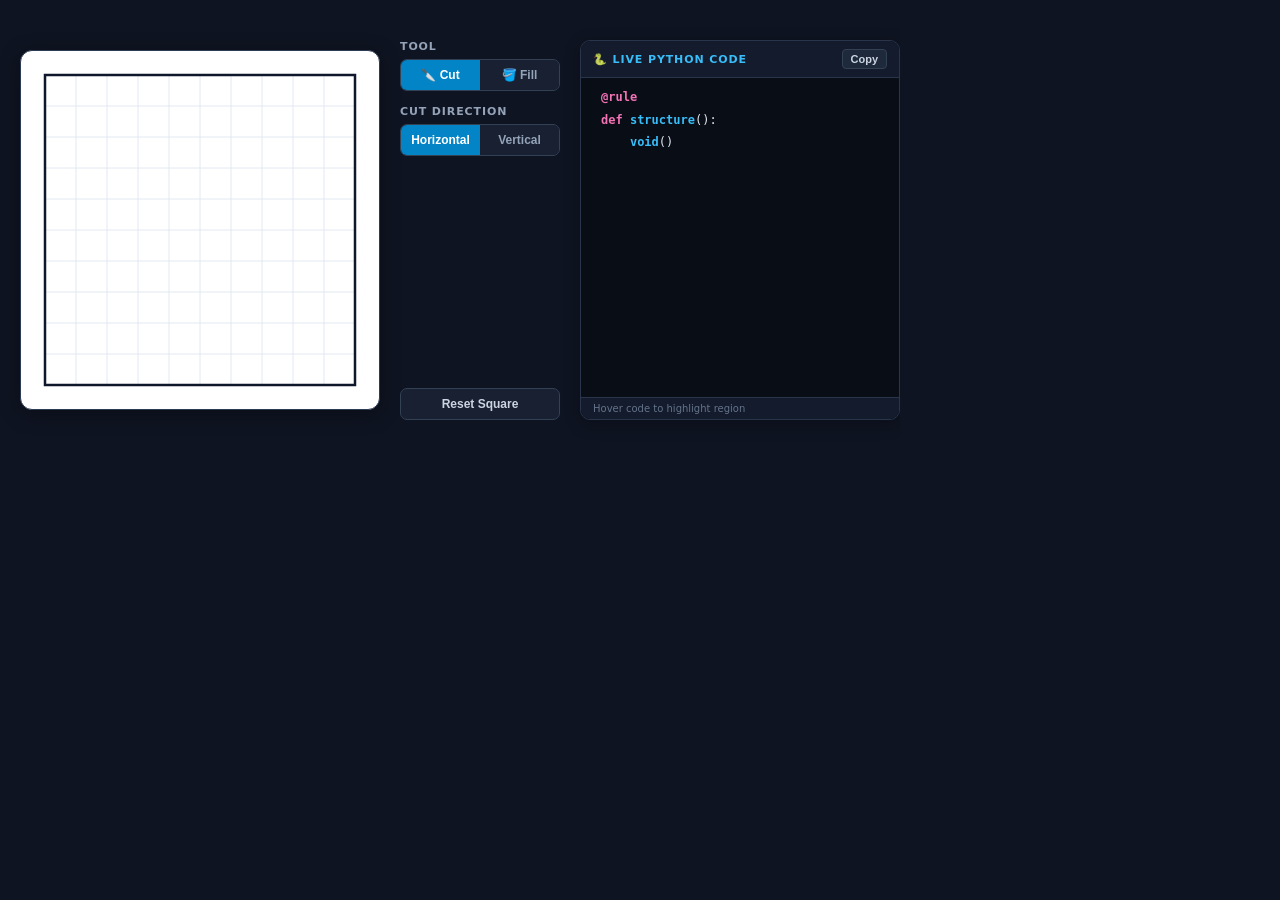
==== explorables/box-split-grammars/demo/index.html @ af9f7d38 "initial commit" ====
<!doctype html>
<html lang="en">

<head>
  <meta charset="utf-8">
  <title>Box-Split Knife & Live Python Code</title>
  <style>
    *,
    *::before,
    *::after {
      box-sizing: border-box;
    }

    html,
    body {
      margin: 0;
      padding: 0;
      width: 900px;
      height: 460px;
      overflow: hidden;
      background: #0f1422;
      color: #e2e8f0;
      font-family: "Nunito Sans", system-ui, -apple-system, sans-serif;
    }

    .demo-container {
      display: grid;
      grid-template-columns: 360px 160px 320px;
      gap: 20px;
      width: 100%;
      height: 100%;
      padding: 20px;
      align-items: center;
    }

    /* Column 1: Canvas */
    .canvas-wrap {
      width: 360px;
      height: 360px;
      display: flex;
      align-items: center;
      justify-content: center;
      background: #ffffff;
      border-radius: 12px;
      box-shadow: 0 4px 20px rgba(0, 0, 0, 0.35);
      border: 1px solid #2d3b55;
      overflow: hidden;
    }

    canvas {
      display: block;
      width: 100%;
      height: 100%;
      cursor: crosshair;
    }

    /* Column 2: Controls */
    .controls-wrap {
      display: flex;
      flex-direction: column;
      gap: 14px;
      height: 380px;
      justify-content: center;
    }

    .control-group {
      display: flex;
      flex-direction: column;
      gap: 6px;
    }

    .control-label {
      font-size: 11px;
      font-weight: 700;
      text-transform: uppercase;
      letter-spacing: 0.08em;
      color: #94a3b8;
    }

    .btn-group {
      display: flex;
      border: 1px solid #334155;
      border-radius: 7px;
      overflow: hidden;
      background: #182032;
    }

    .btn-tab {
      flex: 1;
      padding: 8px 6px;
      font-size: 12px;
      font-weight: 600;
      background: #182032;
      color: #94a3b8;
      border: none;
      cursor: pointer;
      transition: all 0.15s ease;
      text-align: center;
    }

    .btn-tab:hover {
      background: #232f48;
      color: #f8fafc;
    }

    .btn-tab.active {
      background: #0284c7;
      color: #ffffff;
    }

    /* Texture swatch selector */
    .texture-list {
      display: flex;
      flex-direction: column;
      gap: 5px;
    }

    .texture-option {
      display: flex;
      align-items: center;
      gap: 8px;
      padding: 6px 8px;
      border-radius: 6px;
      border: 1px solid #2d3b55;
      background: #182032;
      font-size: 12px;
      font-weight: 600;
      color: #cbd5e1;
      cursor: pointer;
      transition: all 0.15s ease;
    }

    .texture-option:hover {
      border-color: #38bdf8;
      background: #1e293b;
      color: #fff;
    }

    .texture-option.active {
      border-color: #22c55e;
      background: rgba(34, 197, 94, 0.12);
      color: #4ade80;
    }

    .texture-swatch {
      width: 20px;
      height: 20px;
      border-radius: 3px;
      border: 1px solid rgba(255, 255, 255, 0.15);
      image-rendering: pixelated;
    }

    .btn-reset {
      padding: 8px 12px;
      font-size: 12px;
      font-weight: 600;
      border: 1px solid #334155;
      border-radius: 7px;
      background: #182032;
      color: #cbd5e1;
      cursor: pointer;
      transition: all 0.15s ease;
      margin-top: auto;
    }

    .btn-reset:hover {
      background: #ef4444;
      border-color: #f87171;
      color: #ffffff;
    }

    /* Column 3: Python Code Panel */
    .code-panel {
      display: flex;
      flex-direction: column;
      height: 380px;
      background: #090d16;
      border: 1px solid #28354b;
      border-radius: 10px;
      overflow: hidden;
      box-shadow: 0 4px 16px rgba(0, 0, 0, 0.3);
    }

    .code-header {
      display: flex;
      justify-content: space-between;
      align-items: center;
      padding: 8px 12px;
      background: #131b2c;
      border-bottom: 1px solid #28354b;
    }

    .code-title {
      font-size: 11px;
      font-weight: 700;
      text-transform: uppercase;
      letter-spacing: 0.08em;
      color: #38bdf8;
      display: flex;
      align-items: center;
      gap: 6px;
    }

    .btn-copy {
      padding: 3px 8px;
      font-size: 11px;
      font-weight: 600;
      border-radius: 4px;
      border: 1px solid #334155;
      background: #1e293b;
      color: #cbd5e1;
      cursor: pointer;
    }

    .btn-copy:hover {
      background: #334155;
      color: #fff;
    }

    .code-body {
      flex: 1;
      overflow-y: auto;
      padding: 8px 10px;
      font-family: ui-monospace, SFMono-Regular, Menlo, Monaco, Consolas, monospace;
      font-size: 12px;
      line-height: 1.55;
    }

    .code-line {
      padding: 2px 8px;
      border-radius: 4px;
      cursor: pointer;
      transition: background 0.12s ease-out, border-color 0.12s ease-out, color 0.12s ease-out;
      white-space: pre;
      border-left: 2.5px solid transparent;
    }

    /* Hovering an encompassing block highlights all its lines with a subtle tint and left guide rail */
    .code-line.code-block-encompassed {
      background: rgba(56, 189, 248, 0.09);
      border-left-color: #38bdf8;
    }

    /* The specific line directly under the cursor */
    .code-line.code-line-header-hover {
      background: rgba(56, 189, 248, 0.22);
      border-left-color: #38bdf8;
      color: #ffffff;
    }

    /* Code Highlighting Colors */
    .code-line .kw {
      color: #f472b6;
      font-weight: 600;
    }

    .code-line .fn {
      color: #38bdf8;
      font-weight: 600;
    }

    .code-line .dim {
      color: #c084fc;
      font-weight: 600;
    }

    .code-line .num {
      color: #fbbf24;
    }

    .code-line .const {
      color: #34d399;
      font-weight: 600;
    }

    .code-footer {
      padding: 5px 12px;
      background: #131b2c;
      border-top: 1px solid #28354b;
      font-size: 10px;
      color: #64748b;
      display: flex;
      justify-content: space-between;
    }
  </style>
</head>

<body>
  <div class="demo-container">

    <!-- Left: 10x10 Canvas -->
    <div class="canvas-wrap">
      <canvas id="knife-canvas"></canvas>
    </div>

    <!-- Middle: Controls -->
    <div class="controls-wrap">
      <div class="control-group">
        <span class="control-label">Tool</span>
        <div class="btn-group">
          <button id="tool-cut" class="btn-tab active">🔪 Cut</button>
          <button id="tool-fill" class="btn-tab">🪣 Fill</button>
        </div>
      </div>

      <div id="cut-options" class="control-group">
        <span class="control-label">Cut Direction</span>
        <div class="btn-group">
          <button id="btn-horizontal" class="btn-tab active">Horizontal</button>
          <button id="btn-vertical" class="btn-tab">Vertical</button>
        </div>
      </div>

      <div id="fill-options" class="control-group" style="display: none;">
        <span class="control-label">Minecraft Block</span>
        <div class="texture-list">
          <div class="texture-option active" data-texture="oak_log">
            <canvas class="texture-swatch" id="swatch-oak-log" width="16" height="16"></canvas>
            <span>Oak Log</span>
          </div>
          <div class="texture-option" data-texture="cobblestone">
            <canvas class="texture-swatch" id="swatch-cobblestone" width="16" height="16"></canvas>
            <span>Cobblestone</span>
          </div>
          <div class="texture-option" data-texture="oak_planks">
            <canvas class="texture-swatch" id="swatch-oak-planks" width="16" height="16"></canvas>
            <span>Oak Planks</span>
          </div>
        </div>
      </div>

      <button id="btn-reset" class="btn-reset">Reset Square</button>
    </div>

    <!-- Right: Live Python Grammar Code Panel -->
    <div class="code-panel">
      <div class="code-header">
        <div class="code-title">🐍 Live Python Code</div>
        <button id="btn-copy" class="btn-copy" title="Copy to clipboard">Copy</button>
      </div>
      <div class="code-body" id="code-body">
        <!-- Rendered code lines populate here -->
      </div>
      <div class="code-footer">
        <span>Hover code to highlight region</span>
        <span id="copy-status"></span>
      </div>
    </div>

  </div>

  <script type="module">
    import { createInitialModel } from './model.js';
    import { CanvasRenderer } from './renderer.js';
    import { KnifeController } from './interaction.js';
    import { TEXTURE_TYPES } from './textures.js';
    import { generateGrammarCode } from './codegen.js';

    const canvas = document.getElementById('knife-canvas');
    let model = createInitialModel();
    const renderer = new CanvasRenderer(canvas);
    let isVisible = true;
    let currentRawCode = '';
    let currentCodeLines = [];

    // Debounce timer for smooth 50ms (0.05s) hover activation
    let hoverTimer = null;
    const HOVER_DELAY_MS = 50;

    const codeBody = document.getElementById('code-body');
    const btnCopy = document.getElementById('btn-copy');
    const copyStatus = document.getElementById('copy-status');

    function clearCodeHighlights() {
      const lineEls = codeBody.querySelectorAll('.code-line');
      lineEls.forEach((el) => {
        el.classList.remove('code-block-encompassed', 'code-line-header-hover');
      });
    }

    function applyCodeHighlight(lineIndex) {
      clearCodeHighlights();
      const meta = currentCodeLines[lineIndex];
      if (!meta || meta.nodeId === null) {
        renderer.setCodeHighlightId(null);
        return;
      }

      // Highlight all encompassed child lines in that block range
      const lineEls = codeBody.querySelectorAll('.code-line');
      for (let i = meta.blockStart; i <= meta.blockEnd; i++) {
        if (lineEls[i]) {
          lineEls[i].classList.add('code-block-encompassed');
        }
      }

      // Emphasize the direct line under cursor
      if (lineEls[lineIndex]) {
        lineEls[lineIndex].classList.add('code-line-header-hover');
      }

      // Trigger animated darkening of all other regions on canvas
      renderer.setCodeHighlightId(meta.nodeId);
    }

    function updateCodePanel() {
      if (hoverTimer) {
        clearTimeout(hoverTimer);
        hoverTimer = null;
      }

      const { lines, fullRawText } = generateGrammarCode(model);
      currentRawCode = fullRawText;
      currentCodeLines = lines;

      codeBody.innerHTML = '';
      lines.forEach((line, index) => {
        const lineEl = document.createElement('div');
        lineEl.className = 'code-line';
        lineEl.dataset.lineIndex = String(index);
        lineEl.innerHTML = line.textHtml;

        // 50ms (0.05s) delay before beginning highlight
        lineEl.addEventListener('mouseenter', () => {
          if (hoverTimer) clearTimeout(hoverTimer);
          hoverTimer = setTimeout(() => {
            applyCodeHighlight(index);
          }, HOVER_DELAY_MS);
        });

        lineEl.addEventListener('mouseleave', () => {
          // If cursor left before the 50ms delay completed, cancel it immediately
          if (hoverTimer) {
            clearTimeout(hoverTimer);
            hoverTimer = null;
          }
        });

        codeBody.appendChild(lineEl);
      });
    }

    // When cursor leaves the entire code panel, cancel timer and fade out immediately with no delay
    codeBody.addEventListener('mouseleave', () => {
      if (hoverTimer) {
        clearTimeout(hoverTimer);
        hoverTimer = null;
      }
      clearCodeHighlights();
      renderer.setCodeHighlightId(null);
    });

    // If mouse moves into non-line empty space within codeBody, un-highlight with no delay
    codeBody.addEventListener('mousemove', (e) => {
      if (!e.target.closest('.code-line')) {
        if (hoverTimer) {
          clearTimeout(hoverTimer);
          hoverTimer = null;
        }
        clearCodeHighlights();
        renderer.setCodeHighlightId(null);
      }
    });

    const controller = new KnifeController(model, renderer, () => {
      updateCodePanel();
    });

    // Draw miniature swatches
    function drawSwatches() {
      const swatches = [
        { id: 'swatch-oak-log', type: TEXTURE_TYPES.OAK_LOG },
        { id: 'swatch-cobblestone', type: TEXTURE_TYPES.COBBLESTONE },
        { id: 'swatch-oak-planks', type: TEXTURE_TYPES.OAK_PLANKS },
      ];
      for (const s of swatches) {
        const swCanvas = document.getElementById(s.id);
        const texCanvas = renderer.textureLib.getCanvas(s.type);
        if (swCanvas && texCanvas) {
          const swCtx = swCanvas.getContext('2d');
          swCtx.drawImage(texCanvas, 0, 0);
        }
      }
    }
    drawSwatches();

    // Mode Toggle Elements
    const toolCut = document.getElementById('tool-cut');
    const toolFill = document.getElementById('tool-fill');
    const cutOptions = document.getElementById('cut-options');
    const fillOptions = document.getElementById('fill-options');

    toolCut.addEventListener('click', () => {
      controller.setMode('cut');
      toolCut.classList.add('active');
      toolFill.classList.remove('active');
      cutOptions.style.display = 'flex';
      fillOptions.style.display = 'none';
    });

    toolFill.addEventListener('click', () => {
      controller.setMode('fill');
      toolFill.classList.add('active');
      toolCut.classList.remove('active');
      cutOptions.style.display = 'none';
      fillOptions.style.display = 'flex';
    });

    // Cut Direction Buttons
    const btnHorizontal = document.getElementById('btn-horizontal');
    const btnVertical = document.getElementById('btn-vertical');

    btnHorizontal.addEventListener('click', () => {
      controller.setAxis('H');
      btnHorizontal.classList.add('active');
      btnVertical.classList.remove('active');
    });

    btnVertical.addEventListener('click', () => {
      controller.setAxis('V');
      btnVertical.classList.add('active');
      btnHorizontal.classList.remove('active');
    });

    // Texture Selection
    const textureOptions = document.querySelectorAll('.texture-option');
    textureOptions.forEach(opt => {
      opt.addEventListener('click', () => {
        textureOptions.forEach(o => o.classList.remove('active'));
        opt.classList.add('active');
        const tex = opt.getAttribute('data-texture');
        controller.setTexture(tex);
      });
    });

    // Reset Button
    document.getElementById('btn-reset').addEventListener('click', () => {
      if (hoverTimer) {
        clearTimeout(hoverTimer);
        hoverTimer = null;
      }
      model = createInitialModel();
      controller.model = model;
      controller.reset();
      clearCodeHighlights();
      renderer.setCodeHighlightId(null);
      updateCodePanel();
    });

    // Copy Button
    btnCopy.addEventListener('click', async () => {
      try {
        await navigator.clipboard.writeText(currentRawCode);
        copyStatus.textContent = 'Copied!';
        setTimeout(() => copyStatus.textContent = '', 2000);
      } catch (err) {
        copyStatus.textContent = 'Failed to copy';
      }
    });

    // Window and Deck Lifecycle Listeners
    function handleResize() {
      renderer.resize();
      if (isVisible) controller.render();
    }

    window.addEventListener('resize', handleResize);

    window.addEventListener('message', (event) => {
      if (event.data?.type === 'deck:visibility') {
        isVisible = Boolean(event.data.visible);
        if (isVisible) controller.render();
      }
      if (event.data?.type === 'deck:resolution') {
        renderer.setResolution(event.data.detail || window.devicePixelRatio || 1);
        if (isVisible) controller.render();
      }
    });

    // Initial render
    handleResize();
    updateCodePanel();
  </script>
</body>

</html>
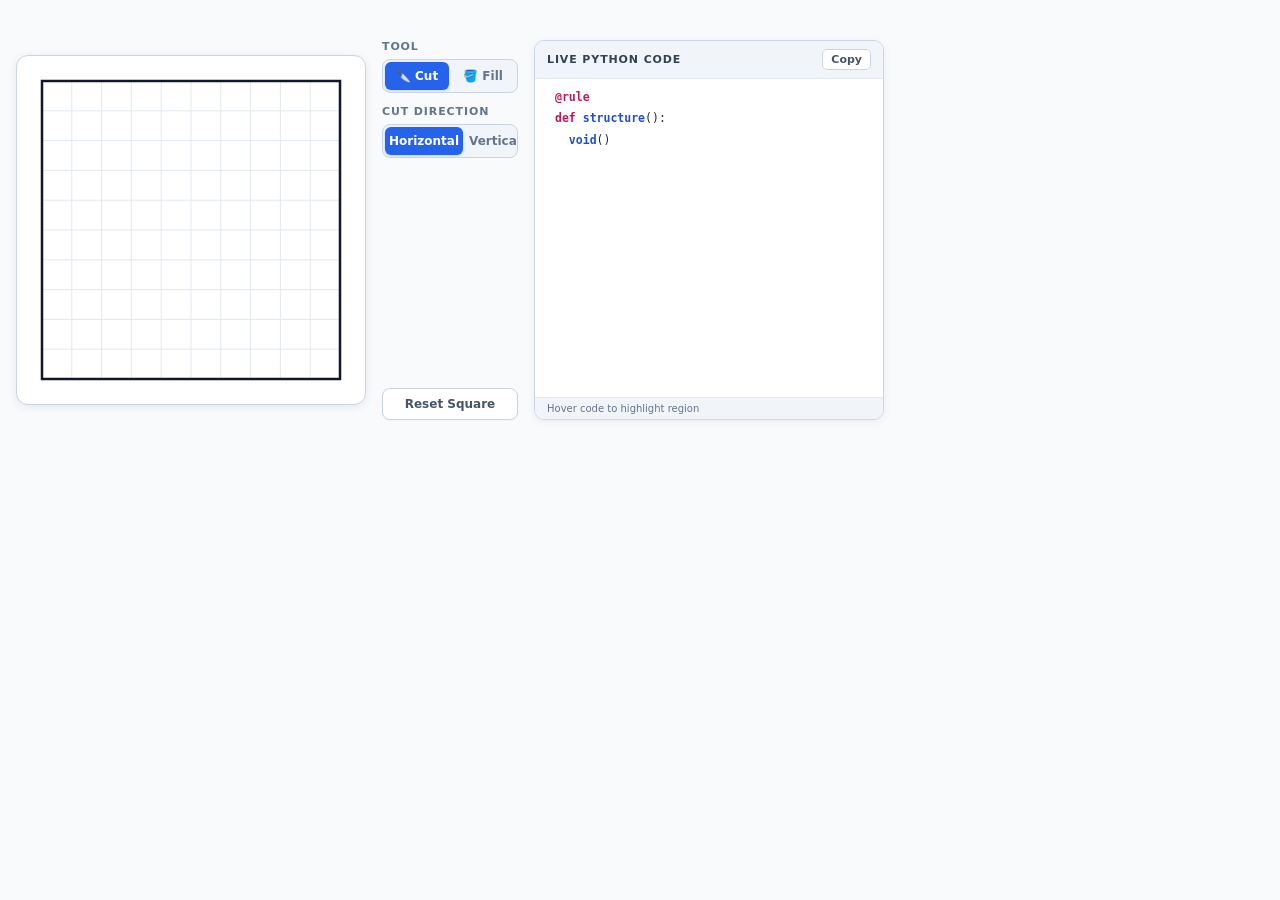
==== commit 948c729e: "Update" ====
--- a/explorables/box-split-grammars/demo/index.html
+++ b/explorables/box-split-grammars/demo/index.html
@@ -18,32 +18,33 @@
       width: 900px;
       height: 460px;
       overflow: hidden;
-      background: #0f1422;
-      color: #e2e8f0;
+      background: #f8fafc;
+      color: #1e293b;
       font-family: "Nunito Sans", system-ui, -apple-system, sans-serif;
     }
 
     .demo-container {
       display: grid;
-      grid-template-columns: 360px 160px 320px;
-      gap: 20px;
-      width: 100%;
-      height: 100%;
-      padding: 20px;
+      grid-template-columns: 350px 136px 1fr;
+      gap: 16px;
+      width: 900px;
+      height: 460px;
+      padding: 16px;
       align-items: center;
+      box-sizing: border-box;
     }
 
     /* Column 1: Canvas */
     .canvas-wrap {
-      width: 360px;
-      height: 360px;
+      width: 350px;
+      height: 350px;
       display: flex;
       align-items: center;
       justify-content: center;
       background: #ffffff;
       border-radius: 12px;
-      box-shadow: 0 4px 20px rgba(0, 0, 0, 0.35);
-      border: 1px solid #2d3b55;
+      box-shadow: 0 2px 10px rgba(15, 23, 42, 0.08);
+      border: 1px solid #cbd5e1;
       overflow: hidden;
     }
 
@@ -58,7 +59,7 @@
     .controls-wrap {
       display: flex;
       flex-direction: column;
-      gap: 14px;
+      gap: 12px;
       height: 380px;
       justify-content: center;
     }
@@ -74,38 +75,43 @@
       font-weight: 700;
       text-transform: uppercase;
       letter-spacing: 0.08em;
-      color: #94a3b8;
+      color: #64748b;
     }
 
     .btn-group {
       display: flex;
-      border: 1px solid #334155;
-      border-radius: 7px;
+      border: 1px solid #cbd5e1;
+      border-radius: 8px;
       overflow: hidden;
-      background: #182032;
+      background: #f1f5f9;
+      padding: 2px;
+      gap: 2px;
     }
 
     .btn-tab {
       flex: 1;
-      padding: 8px 6px;
+      padding: 7px 4px;
       font-size: 12px;
       font-weight: 600;
-      background: #182032;
-      color: #94a3b8;
+      background: transparent;
+      color: #64748b;
       border: none;
+      border-radius: 6px;
       cursor: pointer;
       transition: all 0.15s ease;
       text-align: center;
+      font-family: inherit;
     }
 
     .btn-tab:hover {
-      background: #232f48;
-      color: #f8fafc;
+      background: #e2e8f0;
+      color: #0f172a;
     }
 
     .btn-tab.active {
-      background: #0284c7;
+      background: #2563eb;
       color: #ffffff;
+      box-shadow: 0 1px 3px rgba(37, 99, 235, 0.25);
     }
 
     /* Texture swatch selector */
@@ -121,32 +127,35 @@
       gap: 8px;
       padding: 6px 8px;
       border-radius: 6px;
-      border: 1px solid #2d3b55;
-      background: #182032;
+      border: 1px solid #cbd5e1;
+      background: #ffffff;
       font-size: 12px;
       font-weight: 600;
-      color: #cbd5e1;
+      color: #334155;
       cursor: pointer;
       transition: all 0.15s ease;
+      box-shadow: 0 1px 2px rgba(15, 23, 42, 0.04);
     }
 
     .texture-option:hover {
-      border-color: #38bdf8;
-      background: #1e293b;
-      color: #fff;
+      border-color: #3b82f6;
+      background: #eff6ff;
+      color: #1d4ed8;
     }
 
     .texture-option.active {
-      border-color: #22c55e;
-      background: rgba(34, 197, 94, 0.12);
-      color: #4ade80;
+      border-color: #16a34a;
+      background: #f0fdf4;
+      color: #15803d;
+      font-weight: 700;
+      box-shadow: 0 0 0 1px #16a34a;
     }
 
     .texture-swatch {
       width: 20px;
       height: 20px;
       border-radius: 3px;
-      border: 1px solid rgba(255, 255, 255, 0.15);
+      border: 1px solid rgba(0, 0, 0, 0.12);
       image-rendering: pixelated;
     }
 
@@ -154,19 +163,21 @@
       padding: 8px 12px;
       font-size: 12px;
       font-weight: 600;
-      border: 1px solid #334155;
-      border-radius: 7px;
-      background: #182032;
-      color: #cbd5e1;
+      border: 1px solid #cbd5e1;
+      border-radius: 8px;
+      background: #ffffff;
+      color: #475569;
       cursor: pointer;
       transition: all 0.15s ease;
       margin-top: auto;
+      font-family: inherit;
+      box-shadow: 0 1px 2px rgba(15, 23, 42, 0.04);
     }
 
     .btn-reset:hover {
-      background: #ef4444;
-      border-color: #f87171;
-      color: #ffffff;
+      background: #fee2e2;
+      border-color: #fca5a5;
+      color: #dc2626;
     }
 
     /* Column 3: Python Code Panel */
@@ -174,11 +185,12 @@
       display: flex;
       flex-direction: column;
       height: 380px;
-      background: #090d16;
-      border: 1px solid #28354b;
+      background: #ffffff;
+      border: 1px solid #cbd5e1;
       border-radius: 10px;
       overflow: hidden;
-      box-shadow: 0 4px 16px rgba(0, 0, 0, 0.3);
+      box-shadow: 0 2px 10px rgba(15, 23, 42, 0.06);
+      min-width: 0;
     }
 
     .code-header {
@@ -186,8 +198,8 @@
       justify-content: space-between;
       align-items: center;
       padding: 8px 12px;
-      background: #131b2c;
-      border-bottom: 1px solid #28354b;
+      background: #f1f5f9;
+      border-bottom: 1px solid #e2e8f0;
     }
 
     .code-title {
@@ -195,7 +207,7 @@
       font-weight: 700;
       text-transform: uppercase;
       letter-spacing: 0.08em;
-      color: #38bdf8;
+      color: #334155;
       display: flex;
       align-items: center;
       gap: 6px;
@@ -205,25 +217,43 @@
       padding: 3px 8px;
       font-size: 11px;
       font-weight: 600;
-      border-radius: 4px;
-      border: 1px solid #334155;
-      background: #1e293b;
-      color: #cbd5e1;
+      border-radius: 5px;
+      border: 1px solid #cbd5e1;
+      background: #ffffff;
+      color: #475569;
       cursor: pointer;
+      font-family: inherit;
+      transition: all 0.12s ease;
     }
 
     .btn-copy:hover {
-      background: #334155;
-      color: #fff;
+      background: #f8fafc;
+      border-color: #94a3b8;
+      color: #0f172a;
     }
 
     .code-body {
       flex: 1;
+      overflow-x: auto;
       overflow-y: auto;
       padding: 8px 10px;
-      font-family: ui-monospace, SFMono-Regular, Menlo, Monaco, Consolas, monospace;
-      font-size: 12px;
-      line-height: 1.55;
+      font-family: "JetBrains Mono", ui-monospace, SFMono-Regular, Menlo, Monaco, Consolas, monospace;
+      font-size: 11.5px;
+      line-height: 1.5;
+      scrollbar-width: thin;
+      scrollbar-color: #cbd5e1 transparent;
+      background: #ffffff;
+      color: #1e293b;
+    }
+
+    .code-body::-webkit-scrollbar {
+      width: 6px;
+      height: 6px;
+    }
+
+    .code-body::-webkit-scrollbar-thumb {
+      background: #cbd5e1;
+      border-radius: 3px;
     }
 
     .code-line {
@@ -233,50 +263,54 @@
       transition: background 0.12s ease-out, border-color 0.12s ease-out, color 0.12s ease-out;
       white-space: pre;
       border-left: 2.5px solid transparent;
+      width: max-content;
+      min-width: 100%;
     }
 
     /* Hovering an encompassing block highlights all its lines with a subtle tint and left guide rail */
     .code-line.code-block-encompassed {
-      background: rgba(56, 189, 248, 0.09);
-      border-left-color: #38bdf8;
+      background: rgba(2, 132, 199, 0.08);
+      border-left-color: #0284c7;
+      color: #0f172a;
     }
 
     /* The specific line directly under the cursor */
     .code-line.code-line-header-hover {
-      background: rgba(56, 189, 248, 0.22);
-      border-left-color: #38bdf8;
-      color: #ffffff;
+      background: rgba(2, 132, 199, 0.18);
+      border-left-color: #0284c7;
+      color: #0f172a;
     }
 
     /* Code Highlighting Colors */
     .code-line .kw {
-      color: #f472b6;
+      color: #be185d;
       font-weight: 600;
     }
 
     .code-line .fn {
-      color: #38bdf8;
+      color: #1d4ed8;
       font-weight: 600;
     }
 
     .code-line .dim {
-      color: #c084fc;
+      color: #7c3aed;
       font-weight: 600;
     }
 
     .code-line .num {
-      color: #fbbf24;
+      color: #b45309;
+      font-weight: 600;
     }
 
     .code-line .const {
-      color: #34d399;
+      color: #047857;
       font-weight: 600;
     }
 
     .code-footer {
       padding: 5px 12px;
-      background: #131b2c;
-      border-top: 1px solid #28354b;
+      background: #f1f5f9;
+      border-top: 1px solid #e2e8f0;
       font-size: 10px;
       color: #64748b;
       display: flex;
@@ -335,7 +369,7 @@
     <!-- Right: Live Python Grammar Code Panel -->
     <div class="code-panel">
       <div class="code-header">
-        <div class="code-title">🐍 Live Python Code</div>
+        <div class="code-title">Live Python Code</div>
         <button id="btn-copy" class="btn-copy" title="Copy to clipboard">Copy</button>
       </div>
       <div class="code-body" id="code-body">
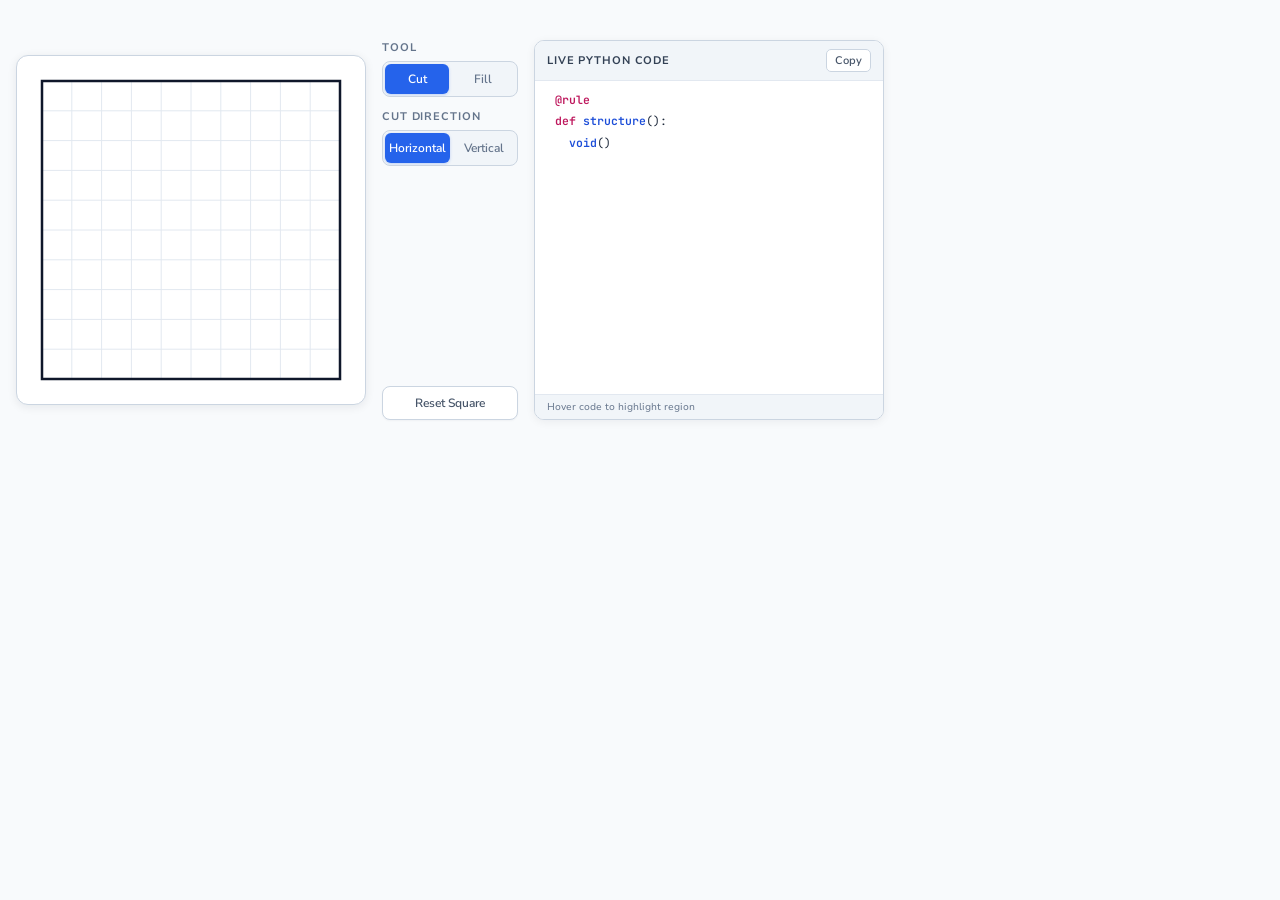
==== commit cb737b35: "Update" ====
--- a/explorables/box-split-grammars/demo/index.html
+++ b/explorables/box-split-grammars/demo/index.html
@@ -3,8 +3,17 @@
 
 <head>
   <meta charset="utf-8">
-  <title>Box-Split Knife & Live Python Code</title>
+  <link rel="preconnect" href="https://fonts.googleapis.com">
+  <link rel="preconnect" href="https://fonts.gstatic.com" crossorigin>
+  <link rel="stylesheet" href="https://fonts.googleapis.com/css2?family=JetBrains+Mono:wght@400;600&family=Nunito:wght@400;600;700;800&family=Nunito+Sans:ital,wght@0,300;0,400;0,500;0,600;1,300;1,400;1,600&display=swap">
   <style>
+    :root {
+      --f-cover: "Nunito", "Nunito Sans", system-ui, -apple-system, sans-serif;
+      --f-head: "Gill Sans", "Gill Sans MT", "Nunito Sans", system-ui, -apple-system, sans-serif;
+      --f-body: "Nunito Sans", system-ui, -apple-system, sans-serif;
+      --f-mono: "JetBrains Mono", ui-monospace, "Cascadia Code", "Source Code Pro", Menlo, Consolas, monospace;
+    }
+
     *,
     *::before,
     *::after {
@@ -20,7 +29,7 @@
       overflow: hidden;
       background: #f8fafc;
       color: #1e293b;
-      font-family: "Nunito Sans", system-ui, -apple-system, sans-serif;
+      font-family: var(--f-body);
     }
 
     .demo-container {
@@ -76,6 +85,7 @@
       text-transform: uppercase;
       letter-spacing: 0.08em;
       color: #64748b;
+      font-family: var(--f-head);
     }
 
     .btn-group {
@@ -100,7 +110,7 @@
       cursor: pointer;
       transition: all 0.15s ease;
       text-align: center;
-      font-family: inherit;
+      font-family: var(--f-head);
     }
 
     .btn-tab:hover {
@@ -132,6 +142,7 @@
       font-size: 12px;
       font-weight: 600;
       color: #334155;
+      font-family: var(--f-head);
       cursor: pointer;
       transition: all 0.15s ease;
       box-shadow: 0 1px 2px rgba(15, 23, 42, 0.04);
@@ -170,7 +181,7 @@
       cursor: pointer;
       transition: all 0.15s ease;
       margin-top: auto;
-      font-family: inherit;
+      font-family: var(--f-head);
       box-shadow: 0 1px 2px rgba(15, 23, 42, 0.04);
     }
 
@@ -208,6 +219,7 @@
       text-transform: uppercase;
       letter-spacing: 0.08em;
       color: #334155;
+      font-family: var(--f-head);
       display: flex;
       align-items: center;
       gap: 6px;
@@ -222,7 +234,7 @@
       background: #ffffff;
       color: #475569;
       cursor: pointer;
-      font-family: inherit;
+      font-family: var(--f-head);
       transition: all 0.12s ease;
     }
 
@@ -237,7 +249,7 @@
       overflow-x: auto;
       overflow-y: auto;
       padding: 8px 10px;
-      font-family: "JetBrains Mono", ui-monospace, SFMono-Regular, Menlo, Monaco, Consolas, monospace;
+      font-family: var(--f-mono);
       font-size: 11.5px;
       line-height: 1.5;
       scrollbar-width: thin;
@@ -313,6 +325,7 @@
       border-top: 1px solid #e2e8f0;
       font-size: 10px;
       color: #64748b;
+      font-family: var(--f-body);
       display: flex;
       justify-content: space-between;
     }
@@ -332,8 +345,8 @@
       <div class="control-group">
         <span class="control-label">Tool</span>
         <div class="btn-group">
-          <button id="tool-cut" class="btn-tab active">🔪 Cut</button>
-          <button id="tool-fill" class="btn-tab">🪣 Fill</button>
+          <button id="tool-cut" class="btn-tab active">Cut</button>
+          <button id="tool-fill" class="btn-tab">Fill</button>
         </div>
       </div>
 
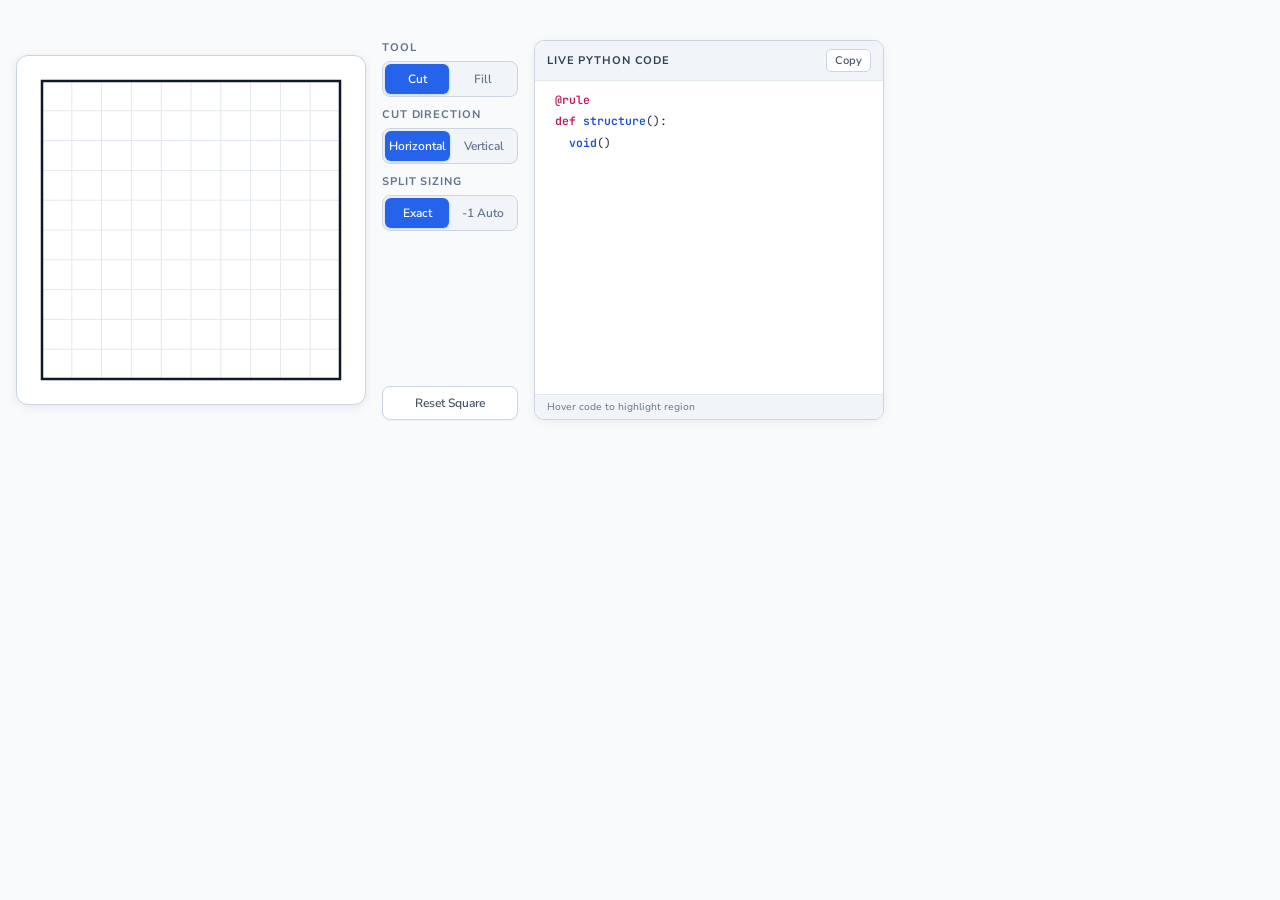
==== commit 10e72c2d: "Updates" ====
--- a/explorables/box-split-grammars/demo/index.html
+++ b/explorables/box-split-grammars/demo/index.html
@@ -68,7 +68,7 @@
     .controls-wrap {
       display: flex;
       flex-direction: column;
-      gap: 12px;
+      gap: 10px;
       height: 380px;
       justify-content: center;
     }
@@ -314,6 +314,13 @@
       font-weight: 600;
     }
 
+    .code-line .num.neg {
+      color: #be185d;
+      background: rgba(190, 24, 93, 0.1);
+      padding: 0 4px;
+      border-radius: 3px;
+    }
+
     .code-line .const {
       color: #047857;
       font-weight: 600;
@@ -361,18 +368,26 @@
       <div id="fill-options" class="control-group" style="display: none;">
         <span class="control-label">Minecraft Block</span>
         <div class="texture-list">
-          <div class="texture-option active" data-texture="oak_log">
+          <button type="button" class="texture-option active" data-texture="oak_log">
             <canvas class="texture-swatch" id="swatch-oak-log" width="16" height="16"></canvas>
             <span>Oak Log</span>
-          </div>
-          <div class="texture-option" data-texture="cobblestone">
+          </button>
+          <button type="button" class="texture-option" data-texture="cobblestone">
             <canvas class="texture-swatch" id="swatch-cobblestone" width="16" height="16"></canvas>
             <span>Cobblestone</span>
-          </div>
-          <div class="texture-option" data-texture="oak_planks">
+          </button>
+          <button type="button" class="texture-option" data-texture="oak_planks">
             <canvas class="texture-swatch" id="swatch-oak-planks" width="16" height="16"></canvas>
             <span>Oak Planks</span>
-          </div>
+          </button>
+        </div>
+      </div>
+
+      <div class="control-group">
+        <span class="control-label">Split Sizing</span>
+        <div class="btn-group">
+          <button id="sizing-fixed" class="btn-tab active" title="Use exact block counts">Exact</button>
+          <button id="sizing-relative" class="btn-tab" title="Use -1 for remaining blocks">-1 Auto</button>
         </div>
       </div>
 
@@ -389,7 +404,7 @@
         <!-- Rendered code lines populate here -->
       </div>
       <div class="code-footer">
-        <span>Hover code to highlight region</span>
+        <span id="code-hint">Hover code to highlight region</span>
         <span id="copy-status"></span>
       </div>
     </div>
@@ -407,6 +422,7 @@
     let model = createInitialModel();
     const renderer = new CanvasRenderer(canvas);
     let isVisible = true;
+    let useRelativeSizing = false;
     let currentRawCode = '';
     let currentCodeLines = [];
 
@@ -456,7 +472,7 @@
         hoverTimer = null;
       }
 
-      const { lines, fullRawText } = generateGrammarCode(model);
+      const { lines, fullRawText } = generateGrammarCode(model, { useRelative: useRelativeSizing });
       currentRawCode = fullRawText;
       currentCodeLines = lines;
 
@@ -580,6 +596,27 @@
       });
     });
 
+    // Split Sizing Toggle (Exact vs -1 Auto)
+    const sizingFixed = document.getElementById('sizing-fixed');
+    const sizingRelative = document.getElementById('sizing-relative');
+    const codeHint = document.getElementById('code-hint');
+
+    sizingFixed.addEventListener('click', () => {
+      useRelativeSizing = false;
+      sizingFixed.classList.add('active');
+      sizingRelative.classList.remove('active');
+      codeHint.textContent = 'Hover code to highlight region';
+      updateCodePanel();
+    });
+
+    sizingRelative.addEventListener('click', () => {
+      useRelativeSizing = true;
+      sizingRelative.classList.add('active');
+      sizingFixed.classList.remove('active');
+      codeHint.textContent = '-1 absorbs remaining blocks · Hover to inspect';
+      updateCodePanel();
+    });
+
     // Reset Button
     document.getElementById('btn-reset').addEventListener('click', () => {
       if (hoverTimer) {
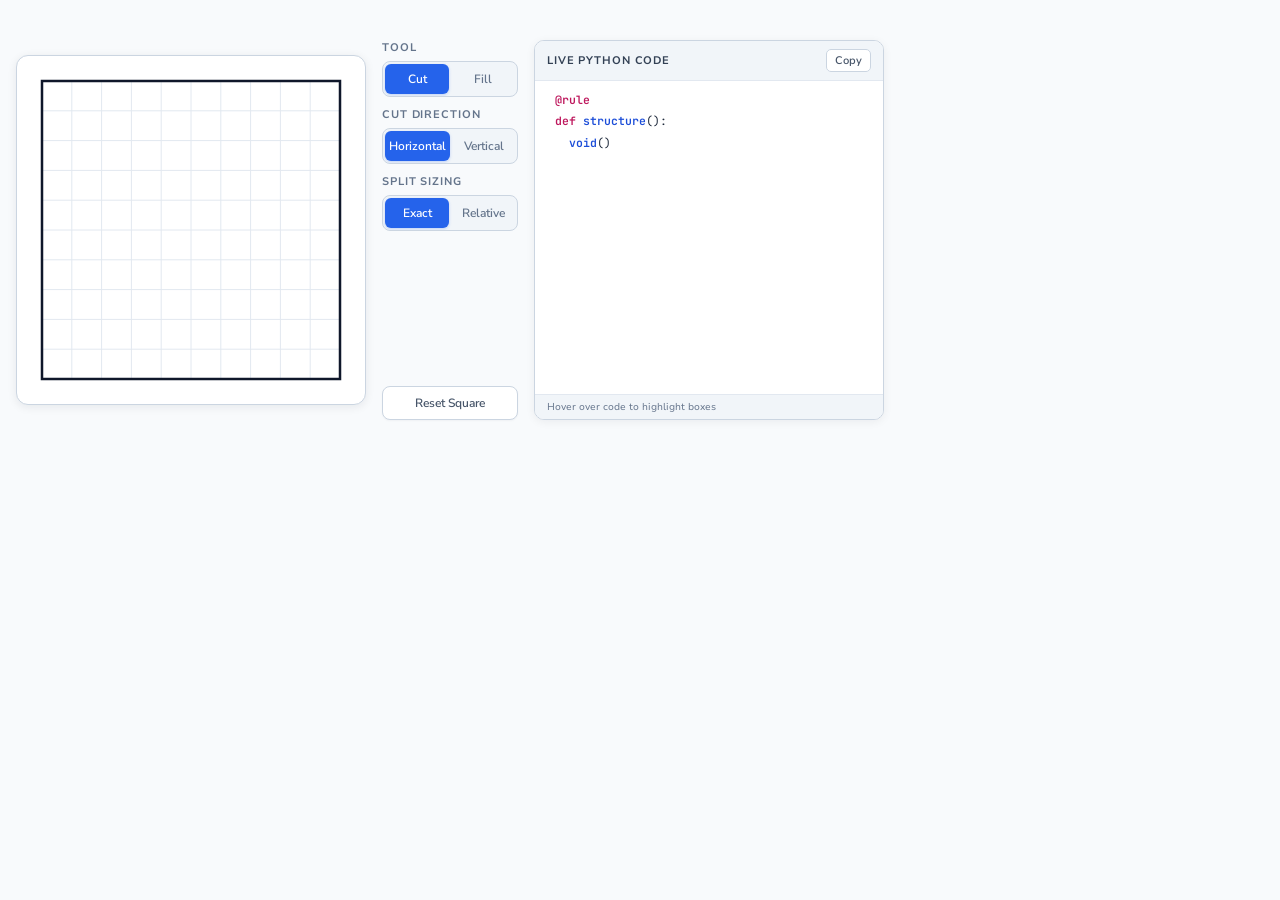
==== commit d56e3314: "Slide 1-4" ====
--- a/explorables/box-split-grammars/demo/index.html
+++ b/explorables/box-split-grammars/demo/index.html
@@ -387,7 +387,7 @@
         <span class="control-label">Split Sizing</span>
         <div class="btn-group">
           <button id="sizing-fixed" class="btn-tab active" title="Use exact block counts">Exact</button>
-          <button id="sizing-relative" class="btn-tab" title="Use -1 for remaining blocks">-1 Auto</button>
+          <button id="sizing-relative" class="btn-tab" title="Use -1 for remaining blocks">Relative</button>
         </div>
       </div>
 
@@ -404,7 +404,7 @@
         <!-- Rendered code lines populate here -->
       </div>
       <div class="code-footer">
-        <span id="code-hint">Hover code to highlight region</span>
+        <span id="code-hint">Hover over code to highlight boxes</span>
         <span id="copy-status"></span>
       </div>
     </div>
@@ -596,7 +596,7 @@
       });
     });
 
-    // Split Sizing Toggle (Exact vs -1 Auto)
+    // Split Sizing Toggle (Exact vs Relative)
     const sizingFixed = document.getElementById('sizing-fixed');
     const sizingRelative = document.getElementById('sizing-relative');
     const codeHint = document.getElementById('code-hint');
@@ -605,7 +605,7 @@
       useRelativeSizing = false;
       sizingFixed.classList.add('active');
       sizingRelative.classList.remove('active');
-      codeHint.textContent = 'Hover code to highlight region';
+      codeHint.textContent = 'Hover over code to highlight boxes';
       updateCodePanel();
     });
 
@@ -613,7 +613,7 @@
       useRelativeSizing = true;
       sizingRelative.classList.add('active');
       sizingFixed.classList.remove('active');
-      codeHint.textContent = '-1 absorbs remaining blocks · Hover to inspect';
+      codeHint.textContent = 'Hover over code to highlight boxes';
       updateCodePanel();
     });
 
